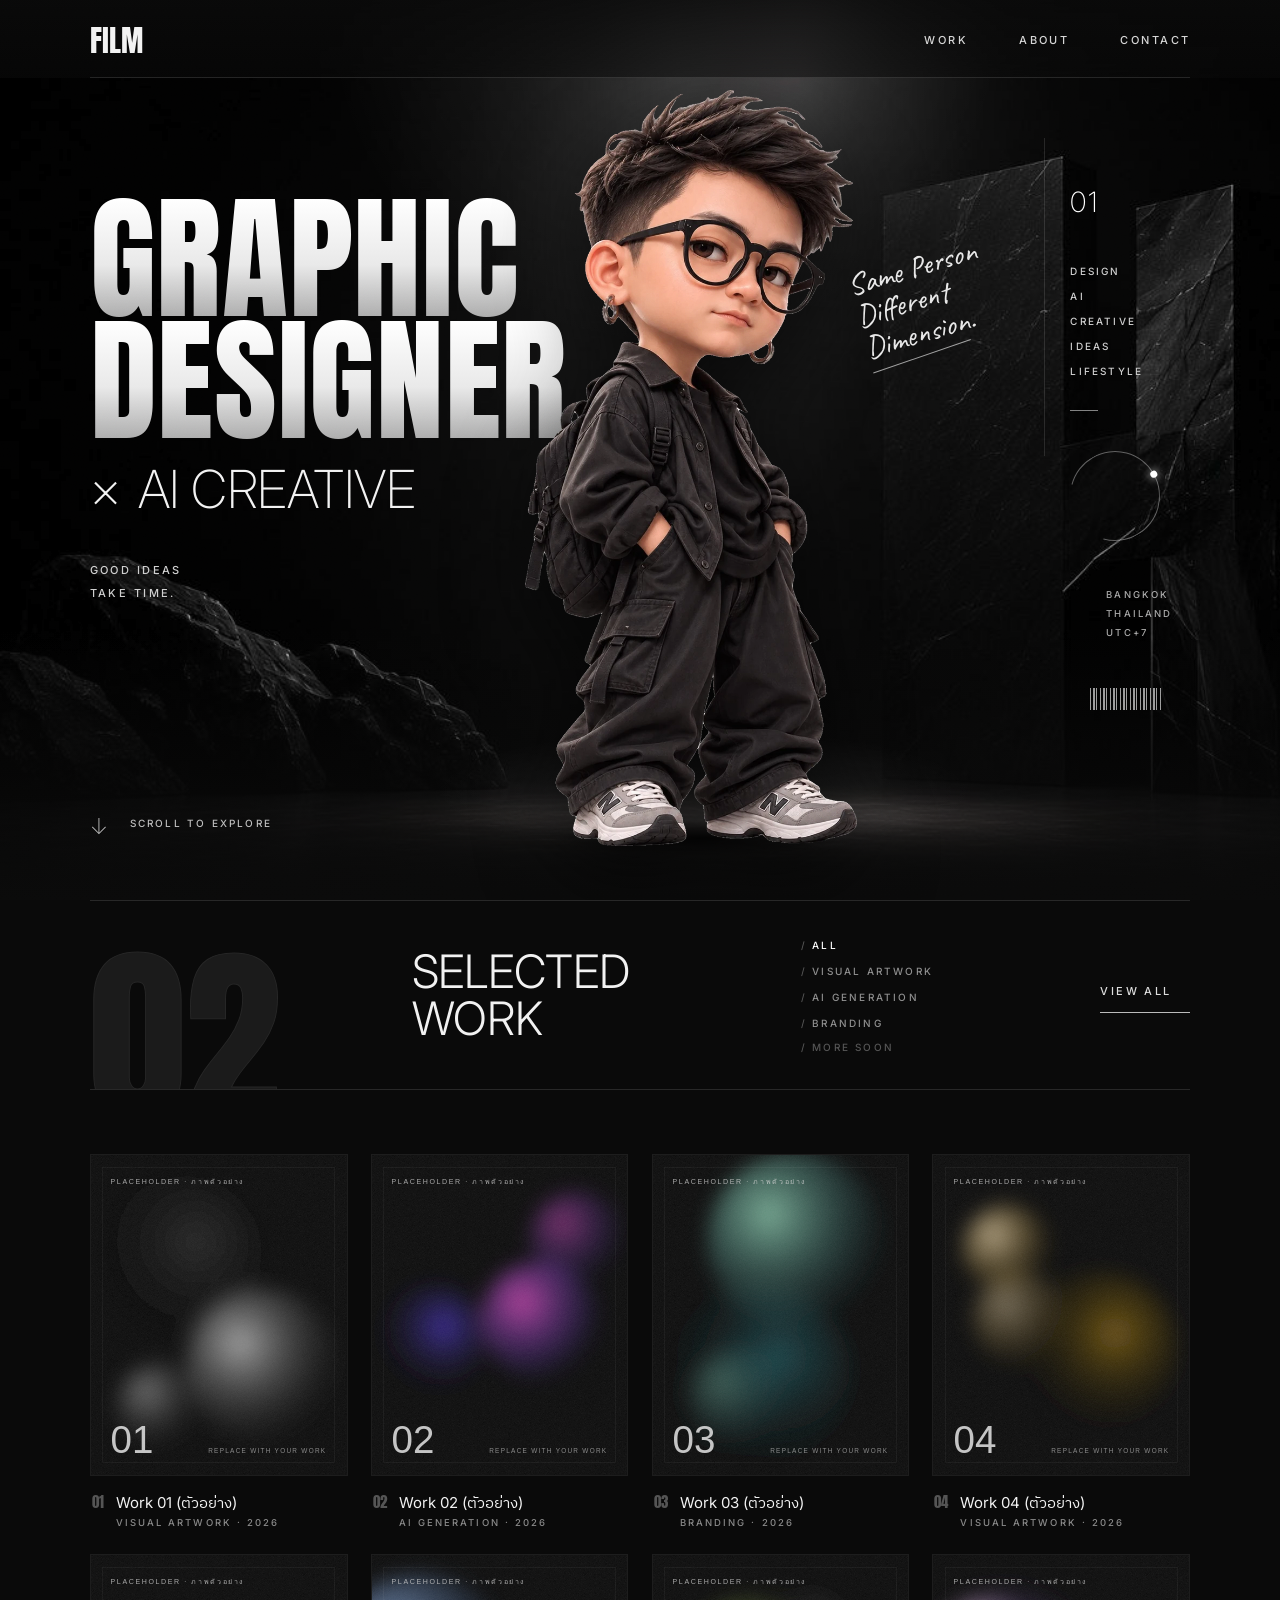
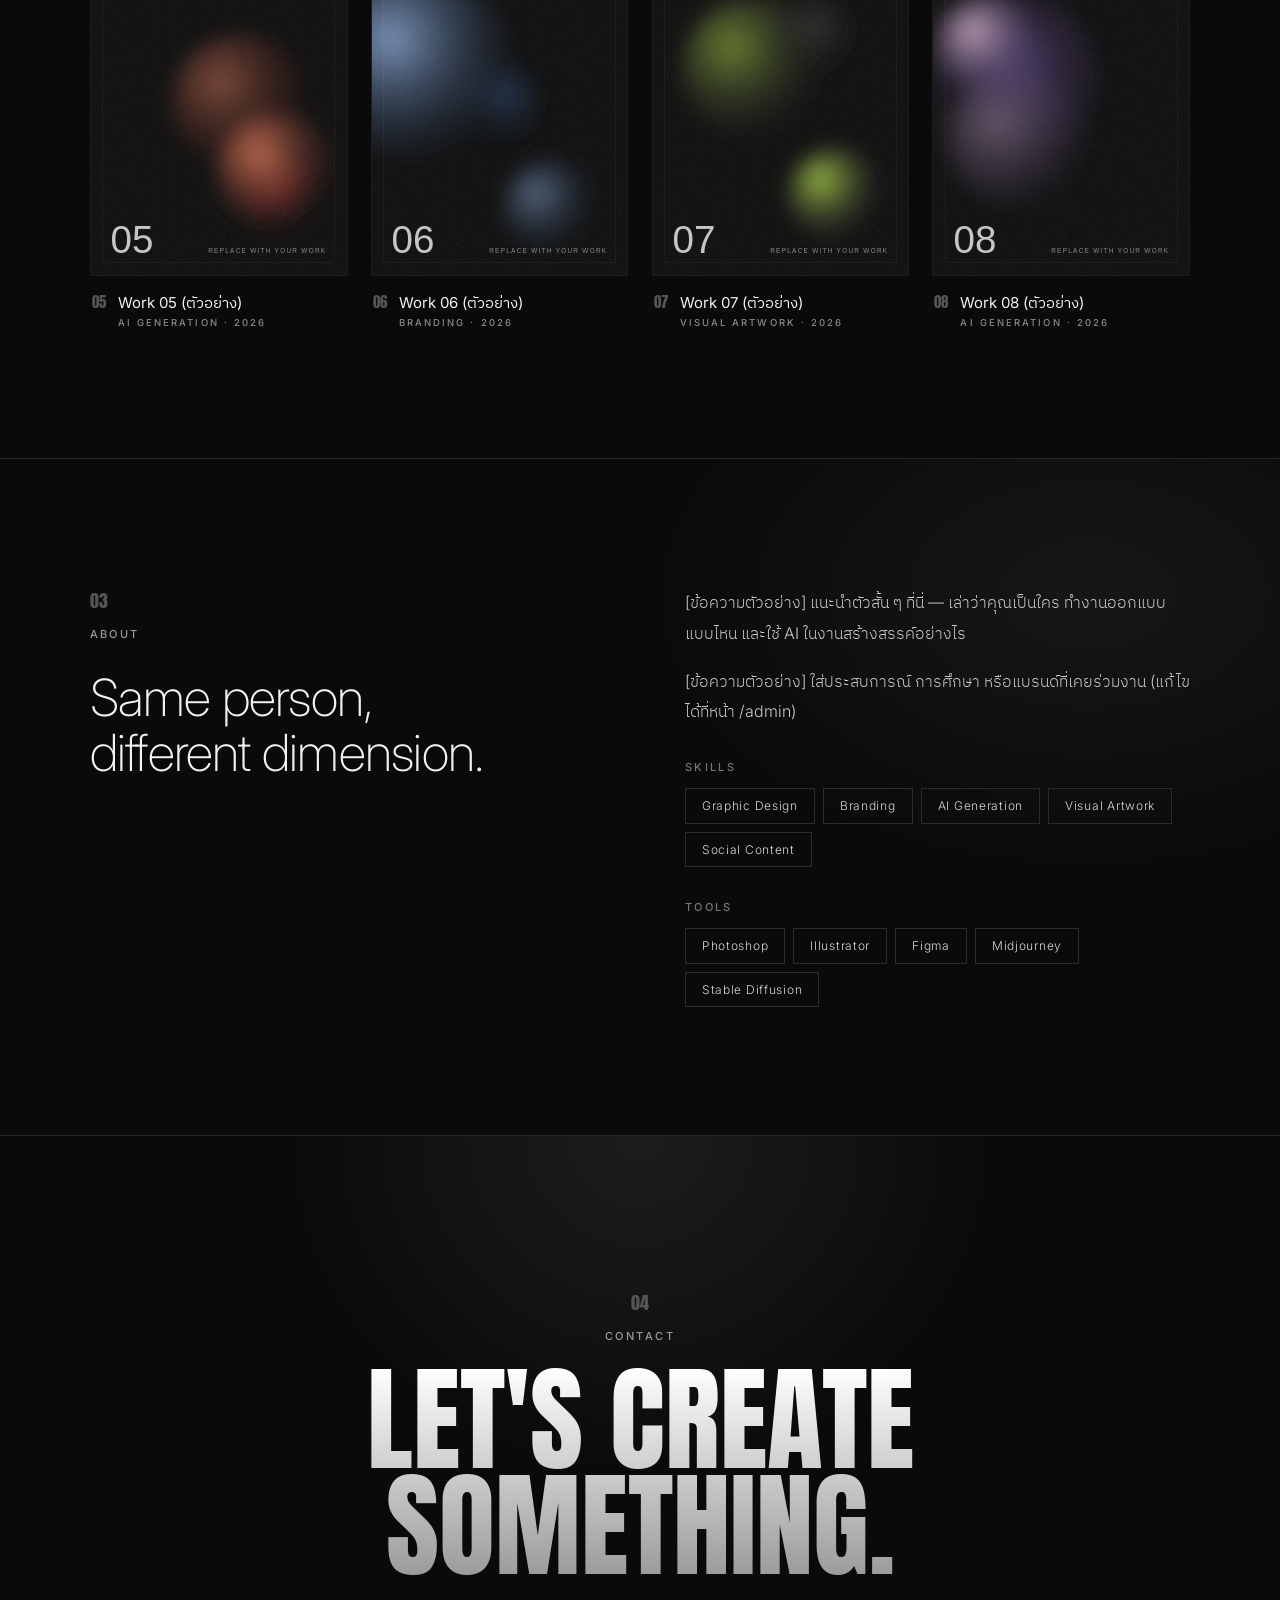
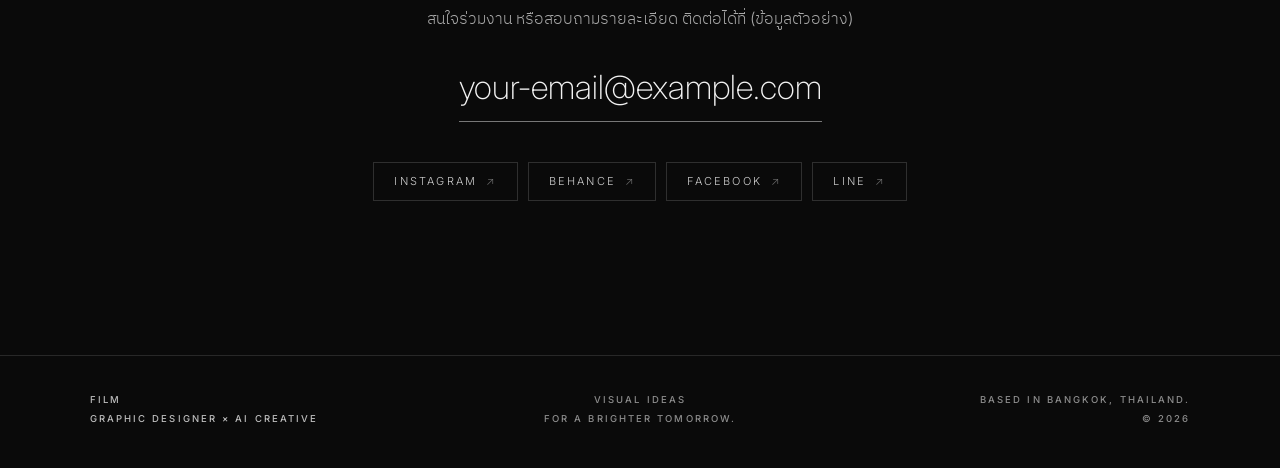
==== index.html @ 3c098151 "Initial portfolio site (GitHub Pages + Pages CMS)" ====
<!DOCTYPE html>
<html lang="th">
<head>
  <meta charset="UTF-8" />
  <meta name="viewport" content="width=device-width, initial-scale=1" />
  <title>FILM — Graphic Designer × AI Creative</title>
  <meta name="description" content="Portfolio of FILM — Graphic Designer × AI Creative. Based in Bangkok, Thailand." />
  <meta property="og:title" content="FILM — Graphic Designer × AI Creative" />
  <meta property="og:image" content="images/og.jpg" />
  <meta name="theme-color" content="#0a0a0a" />
  <link rel="icon" href="data:image/svg+xml,%3Csvg xmlns='http://www.w3.org/2000/svg' viewBox='0 0 32 32'%3E%3Crect width='32' height='32' fill='%230a0a0a'/%3E%3Ctext x='16' y='24' font-family='Impact,sans-serif' font-size='20' fill='white' text-anchor='middle'%3EF%3C/text%3E%3C/svg%3E" />
  <link rel="preconnect" href="https://fonts.googleapis.com" />
  <link rel="preconnect" href="https://fonts.gstatic.com" crossorigin />
  <link href="https://fonts.googleapis.com/css2?family=Anton&family=Inter:wght@200;300;400;500;600&family=Caveat:wght@500&family=IBM+Plex+Sans+Thai:wght@300;400;500&display=swap" rel="stylesheet" />
  <link rel="stylesheet" href="css/style.css" />
</head>
<body>
  <div class="grain" aria-hidden="true"></div>

  <header class="nav" id="top">
    <a href="#top" class="brand" data-bind="brand">FILM</a>
    <button class="menu-btn" aria-label="เมนู" aria-expanded="false"><span></span><span></span></button>
    <nav class="nav-links">
      <a href="#work">Work</a>
      <a href="#about">About</a>
      <a href="#contact">Contact</a>
    </nav>
  </header>

  <!-- HERO -->
  <section class="hero">
    <div class="hero-bg" aria-hidden="true"></div>
    <div class="hero-inner">
      <div class="hero-copy">
        <h1 class="hero-title">
          <span class="t1" data-bind="hero.title_line1">GRAPHIC</span>
          <span class="t2" data-bind="hero.title_line2">DESIGNER</span>
        </h1>
        <p class="hero-sub"><span class="x">×</span> <span data-bind="hero.subtitle">AI CREATIVE</span></p>
        <p class="hero-tag" data-bind="hero.tagline">GOOD IDEAS<br>TAKE TIME.</p>
      </div>

      <figure class="hero-character">
        <img src="images/character.webp" alt="FILM character" data-bind-src="hero.character" fetchpriority="high" />
        <figcaption class="script" data-bind="hero.script">Same Person<br>Different<br>Dimension.</figcaption>
      </figure>

      <aside class="hero-side">
        <span class="side-num" data-bind="hero.number">01</span>
        <ul class="side-list" data-bind-list="hero.keywords">
          <li>DESIGN</li><li>AI</li><li>CREATIVE</li><li>IDEAS</li><li>LIFESTYLE</li>
        </ul>
        <span class="side-rule"></span>
        <div class="orbit" aria-hidden="true"><span></span></div>
        <p class="side-loc" data-bind-lines="hero.location"><span>BANGKOK</span><span>THAILAND</span><span>UTC+7</span></p>
        <div class="barcode" aria-hidden="true"></div>
      </aside>

      <a href="#work" class="scroll-ind"><span class="arrow">↓</span><span>SCROLL TO EXPLORE</span></a>
    </div>
  </section>

  <!-- 02 SELECTED WORK -->
  <section class="work" id="work">
    <div class="work-head">
      <span class="big-num" aria-hidden="true">02</span>
      <h2 class="work-title">SELECTED<br>WORK</h2>
      <ul class="work-cats" id="cats" role="tablist" aria-label="หมวดหมู่ผลงาน"></ul>
      <button class="view-all" id="viewAll">VIEW ALL</button>
    </div>
    <div class="grid" id="grid"><p class="grid-msg">กำลังโหลดผลงาน…</p></div>
  </section>

  <!-- 03 ABOUT -->
  <section class="about" id="about">
    <div class="about-inner">
      <div class="about-left">
        <span class="sec-num">03</span>
        <p class="sec-label" data-bind="about.heading">ABOUT</p>
        <h2 class="about-title" data-bind="about.title">Same person,<br>different dimension.</h2>
      </div>
      <div class="about-right">
        <div class="about-body" data-bind-paras="about.body"></div>
        <div class="chips-block">
          <p class="mini">SKILLS</p>
          <ul class="chips" data-bind-list="about.skills"></ul>
        </div>
        <div class="chips-block">
          <p class="mini">TOOLS</p>
          <ul class="chips" data-bind-list="about.tools"></ul>
        </div>
      </div>
    </div>
  </section>

  <!-- 04 CONTACT -->
  <section class="contact" id="contact">
    <span class="sec-num">04</span>
    <p class="sec-label">CONTACT</p>
    <h2 class="contact-title" data-bind="contact.heading">LET'S CREATE<br>SOMETHING.</h2>
    <p class="contact-text" data-bind="contact.text"></p>
    <a class="contact-mail" id="mail" href="mailto:your-email@example.com">your-email@example.com</a>
    <ul class="socials" id="socials"></ul>
  </section>

  <footer class="footer">
    <p data-bind="footer.left">FILM<br>GRAPHIC DESIGNER × AI CREATIVE</p>
    <p class="fc" data-bind="footer.center">VISUAL IDEAS<br>FOR A BRIGHTER TOMORROW.</p>
    <p class="fr" data-bind="footer.right">BASED IN BANGKOK, THAILAND.<br>© 2026</p>
  </footer>

  <!-- LIGHTBOX -->
  <div class="lightbox" id="lightbox" role="dialog" aria-modal="true" aria-labelledby="lb-title" hidden>
    <div class="lb-backdrop" data-close></div>
    <div class="lb-panel">
      <button class="lb-close" data-close aria-label="ปิด">✕</button>
      <div class="lb-media"><img id="lb-img" alt="" /></div>
      <div class="lb-info">
        <p class="lb-meta" id="lb-meta"></p>
        <h3 id="lb-title"></h3>
        <p id="lb-desc"></p>
        <div class="lb-nav">
          <button id="lb-prev">← PREV</button>
          <span id="lb-count"></span>
          <button id="lb-next">NEXT →</button>
        </div>
      </div>
    </div>
  </div>

  <script src="js/main.js"></script>
</body>
</html>
---- css/style.css ----
:root {
  --bg: #0a0a0a;
  --bg2: #111;
  --ink: #f2f2f2;
  --muted: #8a8a8a;
  --dim: #5c5c5c;
  --line: rgba(255, 255, 255, .12);
  --display: "Anton", "IBM Plex Sans Thai", Impact, sans-serif;
  --sans: "Inter", "IBM Plex Sans Thai", system-ui, sans-serif;
  --script: "Caveat", "IBM Plex Sans Thai", cursive;
  --pad: clamp(20px, 7vw, 104px);
  --max: 1440px;
}
* { box-sizing: border-box; margin: 0; padding: 0; }
html { scroll-behavior: smooth; }
body { background: var(--bg); color: var(--ink); font-family: var(--sans); font-weight: 300; line-height: 1.6; -webkit-font-smoothing: antialiased; overflow-x: hidden; }
a { color: inherit; text-decoration: none; }
button { font: inherit; color: inherit; background: none; border: 0; cursor: pointer; }
ul { list-style: none; }
img { display: block; max-width: 100%; }
::selection { background: #fff; color: #000; }
.grain { position: fixed; inset: 0; pointer-events: none; z-index: 50; opacity: .06; mix-blend-mode: overlay;
  background-image: url("data:image/svg+xml,%3Csvg xmlns='http://www.w3.org/2000/svg' width='160' height='160'%3E%3Cfilter id='n'%3E%3CfeTurbulence type='fractalNoise' baseFrequency='.85' numOctaves='3' stitchTiles='stitch'/%3E%3C/filter%3E%3Crect width='100%25' height='100%25' filter='url(%23n)'/%3E%3C/svg%3E"); }
.mini, .sec-label, .nav-links a, .hero-tag, .side-list, .side-loc, .scroll-ind, .work-cats, .view-all, .footer, .card-cat, .lb-meta, .lb-nav { font-family: var(--sans); font-size: 11px; font-weight: 500; letter-spacing: .22em; text-transform: uppercase; }

/* ---------- NAV ---------- */
.nav { position: fixed; top: 0; left: 0; right: 0; z-index: 40; display: flex; align-items: center; justify-content: space-between; padding: 26px var(--pad) 22px; background: linear-gradient(rgba(10,10,10,.85), rgba(10,10,10,.55)); backdrop-filter: blur(10px); -webkit-backdrop-filter: blur(10px); }
.nav::after { content: ""; position: absolute; left: var(--pad); right: var(--pad); bottom: 0; height: 1px; background: var(--line); }
.brand { font-family: var(--display); font-size: 30px; letter-spacing: .01em; line-height: 1; }
.nav-links { display: flex; gap: clamp(28px, 4vw, 64px); }
.nav-links a { position: relative; color: #d6d6d6; padding: 4px 0; transition: color .3s; }
.nav-links a::after { content: ""; position: absolute; left: 0; right: 0; bottom: -2px; height: 1px; background: #fff; transform: scaleX(0); transform-origin: right; transition: transform .35s ease; }
.nav-links a:hover { color: #fff; }
.nav-links a:hover::after { transform: scaleX(1); transform-origin: left; }
.menu-btn { display: none; width: 34px; height: 34px; position: relative; }
.menu-btn span { position: absolute; left: 6px; right: 6px; height: 1.5px; background: #fff; transition: transform .3s, top .3s; }
.menu-btn span:first-child { top: 13px; } .menu-btn span:last-child { top: 20px; }
.nav.open .menu-btn span:first-child { top: 16px; transform: rotate(45deg); }
.nav.open .menu-btn span:last-child { top: 16px; transform: rotate(-45deg); }

/* ---------- HERO ---------- */
.hero { position: relative; overflow: hidden; background: var(--bg); }
.hero-bg { position: absolute; inset: 0; background:
  radial-gradient(ellipse 38% 55% at 52% 0%, rgba(255,255,255,.10), transparent 70%),
  radial-gradient(ellipse 30% 10% at 55% 88%, rgba(255,255,255,.08), transparent 70%),
  linear-gradient(to bottom, rgba(10,10,10,0) 70%, var(--bg) 100%),
  url("../images/hero-bg.jpg") center 60% / cover no-repeat; }
.hero-inner { position: relative; max-width: var(--max); margin: 0 auto; height: clamp(720px, 100svh, 940px); }
.hero-copy { position: absolute; left: var(--pad); top: 22%; z-index: 1; }
.hero-title { font-family: var(--display); font-weight: 400; font-size: clamp(72px, 10.6vw, 160px); line-height: .9; letter-spacing: .005em; text-transform: uppercase; }
.hero-title span { display: block; background: linear-gradient(180deg, #ffffff 0%, #e9e9e9 55%, #a9a9a9 100%); -webkit-background-clip: text; background-clip: text; color: transparent; animation: rise 1s cubic-bezier(.2,.7,.2,1) both; }
.hero-title .t2 { animation-delay: .12s; }
.hero-sub { margin-top: clamp(14px, 1.6vw, 24px); font-weight: 200; font-size: clamp(32px, 4.1vw, 62px); line-height: 1; letter-spacing: -.01em; animation: rise 1s .24s cubic-bezier(.2,.7,.2,1) both; }
.hero-sub .x { font-weight: 200; margin-right: .12em; }
.hero-tag { margin-top: clamp(28px, 3.4vw, 50px); line-height: 2.1; color: #d0d0d0; animation: fade 1s .5s both; }
@keyframes rise { from { opacity: 0; transform: translateY(30px); } to { opacity: 1; transform: none; } }
@keyframes fade { from { opacity: 0; } to { opacity: 1; } }

.hero-character { position: absolute; z-index: 2; left: 41%; bottom: 6%; height: 84%; margin: 0; animation: fade 1.2s .3s both; }
.hero-character img { height: 100%; width: auto; filter: drop-shadow(0 30px 40px rgba(0,0,0,.65)); }
.hero-character::after { content: ""; position: absolute; left: 10%; right: 5%; bottom: -1.5%; height: 5%; background: radial-gradient(ellipse at center, rgba(0,0,0,.85), transparent 70%); z-index: -1; }
.script { position: absolute; left: 100%; top: 24%; margin-left: -4%; width: max-content; font-family: var(--script); font-size: clamp(24px, 2.4vw, 36px); line-height: 1.05; color: #e8e8e8; transform: rotate(-16deg); transform-origin: left top; }
.script::after { content: ""; display: block; width: 78%; height: 1px; margin-top: 6px; background: rgba(255,255,255,.6); transform: rotate(-3deg); }

.hero-side { position: absolute; z-index: 3; right: var(--pad); top: 20%; width: 120px; color: #cfcfcf; display: flex; flex-direction: column; }
.side-num { font-family: var(--sans); font-weight: 200; font-size: 28px; letter-spacing: .04em; color: #fff; }
.hero-side::before { content: ""; position: absolute; left: -26px; top: -8%; width: 1px; height: 60%; background: var(--line); }
.side-list { margin-top: 34px; line-height: 2.5; font-size: 10px; }
.side-rule { width: 28px; height: 1px; background: rgba(255,255,255,.5); margin: 26px 0 40px; }
.orbit { position: relative; width: 90px; height: 90px; border-radius: 50%; border: 1px solid rgba(255,255,255,.35); border-left-color: transparent; transform: rotate(-30deg); animation: orbit 14s linear infinite; }
.orbit span { position: absolute; right: -4px; top: 50%; width: 7px; height: 7px; margin-top: -3.5px; border-radius: 50%; background: #fff; box-shadow: 0 0 10px #fff; }
@keyframes orbit { to { transform: rotate(330deg); } }
.side-loc span { display: block; }
.side-loc { margin-top: 44px; font-size: 9.5px; line-height: 2; color: #a8a8a8; padding-left: 36px; }
.barcode { margin-top: 46px; margin-left: 20px; width: 72px; height: 22px; background: repeating-linear-gradient(90deg, #cfcfcf 0 1px, transparent 1px 3px, #cfcfcf 3px 5px, transparent 5px 6px, #cfcfcf 6px 7px, transparent 7px 10px); opacity: .75; }

.scroll-ind { position: absolute; z-index: 3; left: var(--pad); bottom: 7%; display: flex; align-items: flex-start; gap: 22px; color: #bdbdbd; font-size: 10px; transition: color .3s; }
.scroll-ind .arrow { font-size: 22px; line-height: 1; font-weight: 200; letter-spacing: 0; animation: bob 2.4s ease-in-out infinite; }
.scroll-ind:hover { color: #fff; }
@keyframes bob { 50% { transform: translateY(8px); } }

/* ---------- WORK ---------- */
.work { max-width: var(--max); margin: 0 auto; padding: 0 var(--pad) clamp(80px, 10vw, 140px); }
.work-head { position: relative; display: grid; grid-template-columns: minmax(180px, 1.3fr) 1.6fr 1.2fr auto; align-items: center; gap: 30px; min-height: 190px; border-top: 1px solid var(--line); border-bottom: 1px solid var(--line); overflow: hidden; margin-bottom: clamp(40px, 5vw, 64px); }
.big-num { font-family: var(--display); font-size: clamp(130px, 15vw, 230px); line-height: .78; color: #1b1b1b; -webkit-text-stroke: 1px #262626; align-self: end; margin-bottom: -.12em; user-select: none; }
.work-title { font-weight: 300; font-size: clamp(34px, 3.6vw, 54px); line-height: 1.02; letter-spacing: -.005em; }
.work-cats { display: flex; flex-direction: column; gap: 6px; font-size: 10px; }
.work-cats button, .work-cats .soon { color: #8f8f8f; transition: color .25s, padding .25s; text-align: left; padding: 2px 0; letter-spacing: inherit; font-size: inherit; font-weight: inherit; }
.work-cats button::before, .work-cats .soon::before { content: "/ "; color: #555; }
.work-cats button:hover { color: #fff; padding-left: 6px; }
.work-cats button.active { color: #fff; }
.work-cats .soon { color: #555; cursor: default; }
.view-all { position: relative; padding: 6px 0 12px; color: #ddd; min-width: 90px; text-align: left; }
.view-all::after { content: ""; position: absolute; left: 0; bottom: 0; width: 100%; height: 1px; background: #bbb; transition: width .35s; }
.view-all:hover::after { width: 140%; }

.grid { display: grid; grid-template-columns: repeat(4, 1fr); gap: clamp(14px, 1.8vw, 26px); }
.grid-msg { grid-column: 1 / -1; color: var(--muted); padding: 40px 0; }
.card { text-align: left; display: flex; flex-direction: column; justify-content: flex-start; align-self: start; width: 100%; }
.card-media { aspect-ratio: 4 / 5; overflow: hidden; background: #151515; border: 1px solid #1d1d1d; }
.card-media img { width: 100%; height: 100%; object-fit: cover; filter: brightness(.85) saturate(.9); transition: transform .8s cubic-bezier(.2,.7,.2,1), filter .5s; }
.card:hover .card-media img, .card:focus-visible .card-media img { transform: scale(1.05); filter: none; }
.card-info { display: grid; grid-template-columns: auto 1fr; column-gap: 12px; padding: 14px 2px 0; align-items: baseline; }
.card-no { font-family: var(--display); color: #555; font-size: 15px; grid-row: span 2; }
.card-info h3 { font-weight: 400; font-size: 15px; line-height: 1.4; transition: color .25s; }
.card-cat { color: var(--muted); font-size: 9.5px; margin-top: 2px; }
.card:hover h3 { color: #fff; text-decoration: underline; text-underline-offset: 4px; text-decoration-thickness: 1px; }
.card:focus-visible { outline: 1px solid #fff; outline-offset: 6px; }

/* ---------- ABOUT ---------- */
.about { border-top: 1px solid var(--line); background: radial-gradient(ellipse 50% 60% at 85% 20%, rgba(255,255,255,.05), transparent 70%); }
.about-inner { max-width: var(--max); margin: 0 auto; padding: clamp(80px, 10vw, 140px) var(--pad); display: grid; grid-template-columns: 1fr 1fr; gap: clamp(40px, 7vw, 120px); }
.sec-num { font-family: var(--display); font-size: 18px; color: #555; display: block; }
.sec-label { color: #9a9a9a; margin: 10px 0 26px; }
.about-title { font-weight: 200; font-size: clamp(34px, 4vw, 60px); line-height: 1.08; letter-spacing: -.015em; }
.about-body p { color: #c9c9c9; font-size: 16px; line-height: 1.9; margin-bottom: 18px; max-width: 58ch; }
.chips-block { margin-top: 32px; }
.mini { color: #777; margin-bottom: 12px; }
.chips { display: flex; flex-wrap: wrap; gap: 8px; }
.chips li { border: 1px solid #2c2c2c; padding: 7px 16px; font-size: 12px; letter-spacing: .06em; color: #d8d8d8; transition: border-color .25s, background .25s; }
.chips li:hover { border-color: #777; background: #151515; }

/* ---------- CONTACT ---------- */
.contact { position: relative; text-align: center; padding: clamp(90px, 12vw, 170px) var(--pad); border-top: 1px solid var(--line); overflow: hidden;
  background: radial-gradient(ellipse 40% 60% at 50% 0%, rgba(255,255,255,.08), transparent 70%); }
.contact .sec-label { margin-bottom: 20px; }
.contact-title { font-family: var(--display); font-weight: 400; font-size: clamp(56px, 9vw, 140px); line-height: .92; background: linear-gradient(180deg, #fff, #9a9a9a); -webkit-background-clip: text; background-clip: text; color: transparent; }
.contact-text { color: #a9a9a9; margin: 28px auto 0; max-width: 46ch; }
.contact-mail { display: inline-block; margin-top: 30px; font-size: clamp(20px, 2.6vw, 34px); font-weight: 200; border-bottom: 1px solid #777; padding-bottom: 6px; transition: border-color .3s, letter-spacing .4s; word-break: break-all; }
.contact-mail:hover { border-color: #fff; letter-spacing: .02em; }
.socials { display: flex; justify-content: center; flex-wrap: wrap; gap: 10px; margin-top: 40px; }
.socials a { display: inline-block; border: 1px solid #2f2f2f; padding: 10px 20px; font-size: 11px; letter-spacing: .2em; text-transform: uppercase; color: #ccc; transition: all .3s; }
.socials a span { opacity: .5; margin-left: 4px; }
.socials a:hover { background: #fff; color: #000; border-color: #fff; }

/* ---------- FOOTER ---------- */
.footer { max-width: var(--max); margin: 0 auto; display: grid; grid-template-columns: 1fr 1fr 1fr; gap: 20px; padding: 34px var(--pad) 40px; border-top: 1px solid var(--line); color: #8d8d8d; font-size: 9.5px; line-height: 2; }
.footer p:first-child { color: #bdbdbd; }
.footer .fc { text-align: center; } .footer .fr { text-align: right; }

/* ---------- REVEAL ---------- */
.reveal { opacity: 0; transform: translateY(26px); transition: opacity .9s ease, transform .9s ease; }
.reveal.in { opacity: 1; transform: none; }

/* ---------- LIGHTBOX ---------- */
.lightbox { position: fixed; inset: 0; z-index: 100; display: grid; place-items: center; padding: 24px; opacity: 0; transition: opacity .25s; }
.lightbox[hidden] { display: none; }
.lightbox.open { opacity: 1; }
.lb-backdrop { position: absolute; inset: 0; background: rgba(0,0,0,.88); backdrop-filter: blur(6px); }
.lb-panel { position: relative; width: min(1200px, 100%); max-height: calc(100svh - 48px); display: grid; grid-template-columns: 1.7fr 1fr; background: #0f0f0f; border: 1px solid #222; transform: translateY(16px); transition: transform .3s cubic-bezier(.2,.7,.2,1); }
.lightbox.open .lb-panel { transform: none; }
.lb-media { background: #070707; display: grid; place-items: center; min-height: 0; max-height: calc(100svh - 50px); }
.lb-media img { max-width: 100%; max-height: calc(100svh - 50px); object-fit: contain; }
.lb-info { padding: 48px 34px 28px; display: flex; flex-direction: column; overflow-y: auto; }
.lb-meta { color: #8a8a8a; }
.lb-info h3 { font-weight: 300; font-size: 28px; line-height: 1.25; margin: 12px 0 18px; }
.lb-info p:not(.lb-meta) { color: #bdbdbd; line-height: 1.85; }
.lb-nav { margin-top: auto; padding-top: 30px; display: flex; justify-content: space-between; align-items: center; color: #777; }
.lb-nav button { color: #ddd; padding: 6px 0; letter-spacing: inherit; font-size: inherit; font-weight: inherit; border-bottom: 1px solid transparent; transition: border-color .25s; }
.lb-nav button:hover { border-color: #fff; }
.lb-close { position: absolute; top: 12px; right: 12px; z-index: 2; width: 40px; height: 40px; color: #fff; font-size: 16px; background: rgba(0,0,0,.5); border: 1px solid #333; transition: transform .3s, background .3s; }
.lb-close:hover { transform: rotate(90deg); background: #222; }

/* ---------- RESPONSIVE ---------- */
@media (max-width: 1100px) {
  .grid { grid-template-columns: repeat(3, 1fr); }
  .work-head { grid-template-columns: 1fr 1.4fr 1fr; }
  .view-all { grid-column: 3; justify-self: start; margin-bottom: 20px; }
  .hero-character { left: 39%; }
}
@media (max-width: 860px) {
  .menu-btn { display: block; }
  .nav-links { position: absolute; top: 100%; left: 0; right: 0; flex-direction: column; gap: 0; background: rgba(10,10,10,.97); padding: 8px var(--pad) 20px; clip-path: inset(0 0 100% 0); transition: clip-path .35s ease; }
  .nav.open .nav-links { clip-path: inset(0 0 0 0); }
  .nav-links a { padding: 16px 0; border-bottom: 1px solid var(--line); font-size: 12px; }

  .hero-inner { height: auto; display: flex; flex-direction: column; padding: 112px var(--pad) 40px; }
  .hero-copy { position: relative; left: auto; top: auto; }
  .hero-title { font-size: clamp(64px, 19vw, 120px); }
  .hero-sub { font-size: clamp(30px, 9vw, 52px); }
  .hero-tag { margin-top: 22px; }
  .hero-character { position: relative; left: auto; bottom: auto; height: clamp(420px, 116vw, 620px); align-self: flex-end; margin: -64px -6px 0 0; }
  .script { top: 30%; left: auto; right: 100%; margin: 0 -14% 0 0; transform: rotate(-12deg); transform-origin: right top; text-align: right; font-size: 26px; }
  .script::after { margin-left: auto; }
  .hero-side { position: relative; right: auto; top: auto; width: 100%; flex-direction: row; flex-wrap: wrap; align-items: center; gap: 14px 22px; margin-top: 28px; padding-top: 22px; border-top: 1px solid var(--line); }
  .hero-side::before, .side-rule, .orbit { display: none; }
  .side-num { font-size: 22px; }
  .side-list { margin: 0; display: flex; flex-wrap: wrap; gap: 4px 14px; line-height: 1.6; flex: 1 1 200px; }
  .side-loc { margin: 0; padding: 0; line-height: 1.6; }
  .side-loc span { display: inline; margin-right: .9em; }
  .barcode { margin: 0 0 0 auto; }
  .scroll-ind { position: relative; left: auto; bottom: auto; margin-top: 30px; }

  .work-head { grid-template-columns: 1fr auto; grid-template-areas: "num num" "title view" "cats cats"; gap: 18px; padding: 0 0 26px; min-height: 0; }
  .big-num { grid-area: num; margin: 0; align-self: start; font-size: 120px; line-height: .8; padding-top: 18px; }
  .work-title { grid-area: title; }
  .view-all { grid-area: view; align-self: end; margin: 0; grid-column: auto; }
  .work-cats { grid-area: cats; flex-direction: row; flex-wrap: wrap; gap: 6px 18px; }
  .grid { grid-template-columns: repeat(2, 1fr); }
  .about-inner { grid-template-columns: 1fr; }
  .lb-panel { grid-template-columns: 1fr; overflow-y: auto; }
  .lb-media, .lb-media img { max-height: 60svh; }
  .lb-info { padding: 26px 22px; }
  .footer { grid-template-columns: 1fr; text-align: left; }
  .footer .fc, .footer .fr { text-align: left; }
}
@media (max-width: 420px) {
  .card-info h3 { font-size: 13px; }
  .card-no { font-size: 13px; }
}
@media (prefers-reduced-motion: reduce) {
  *, *::before, *::after { animation: none !important; transition: none !important; }
  .reveal { opacity: 1; transform: none; }
}
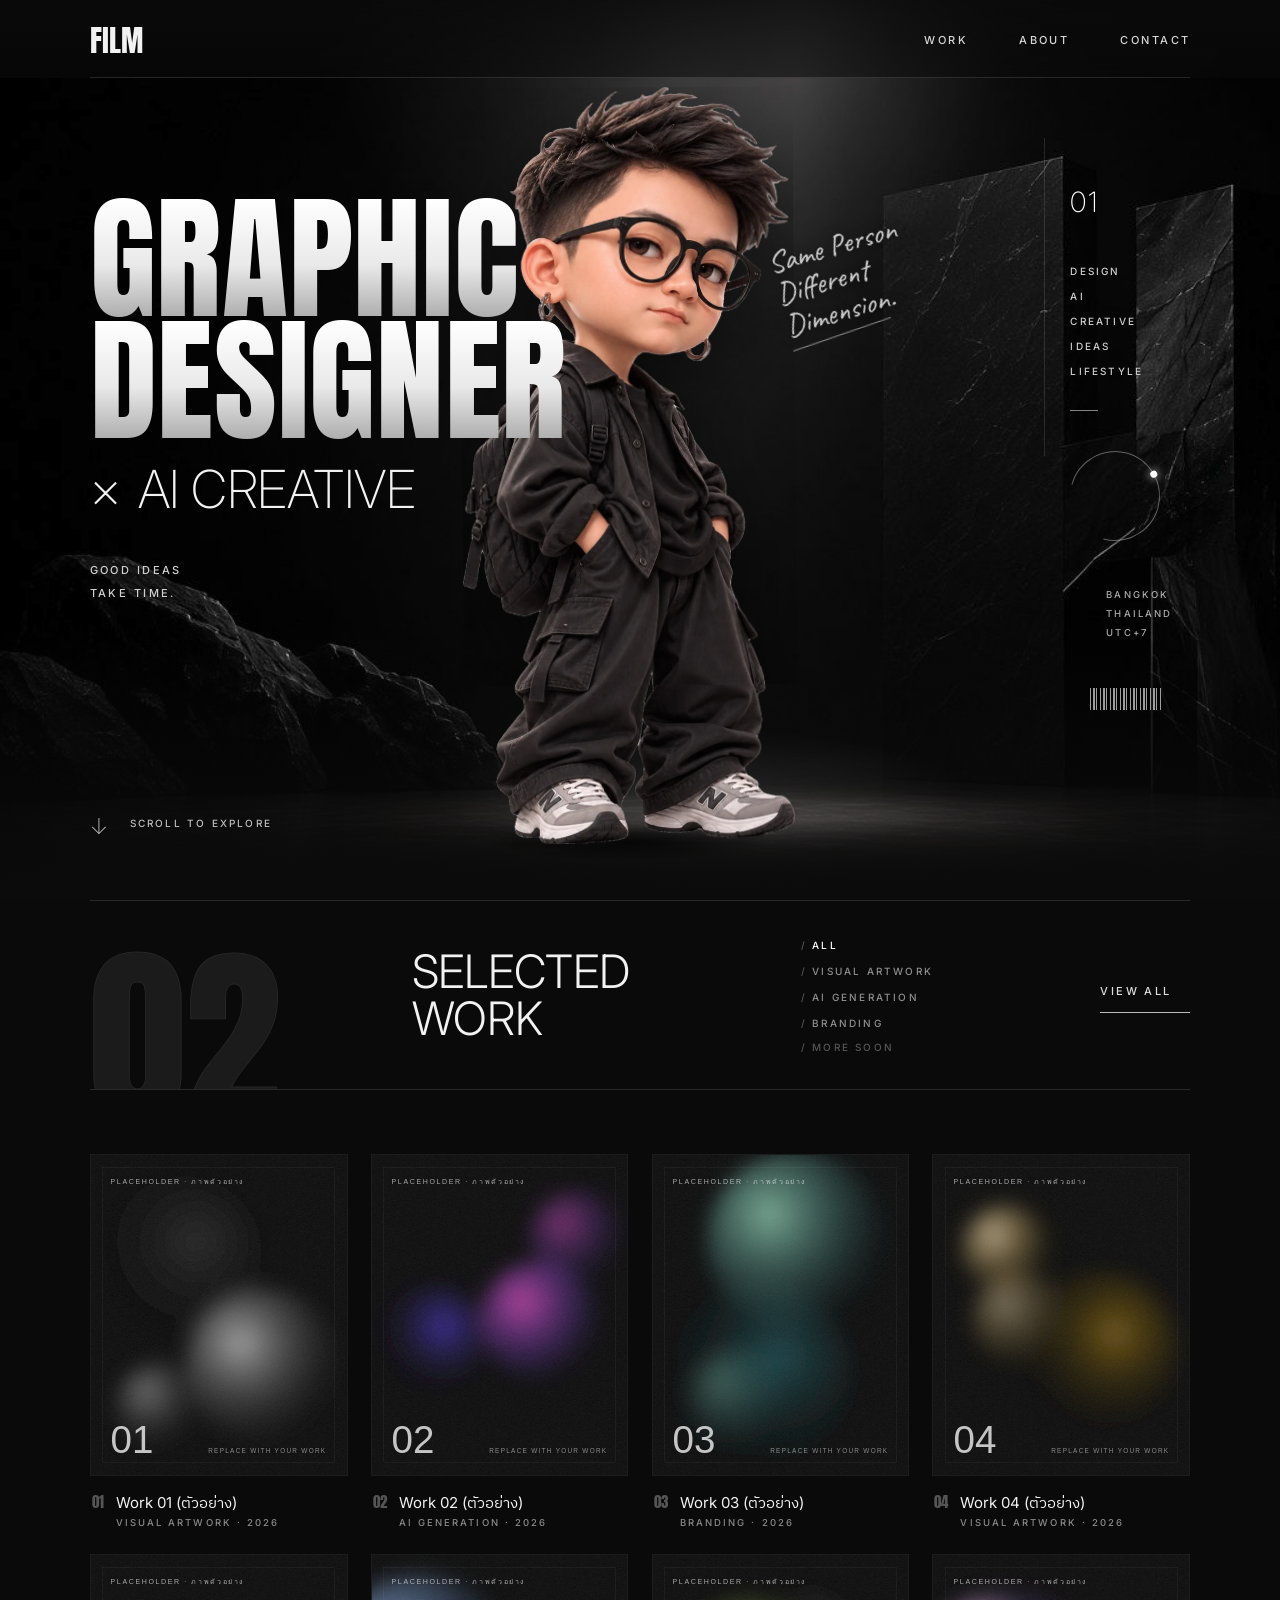
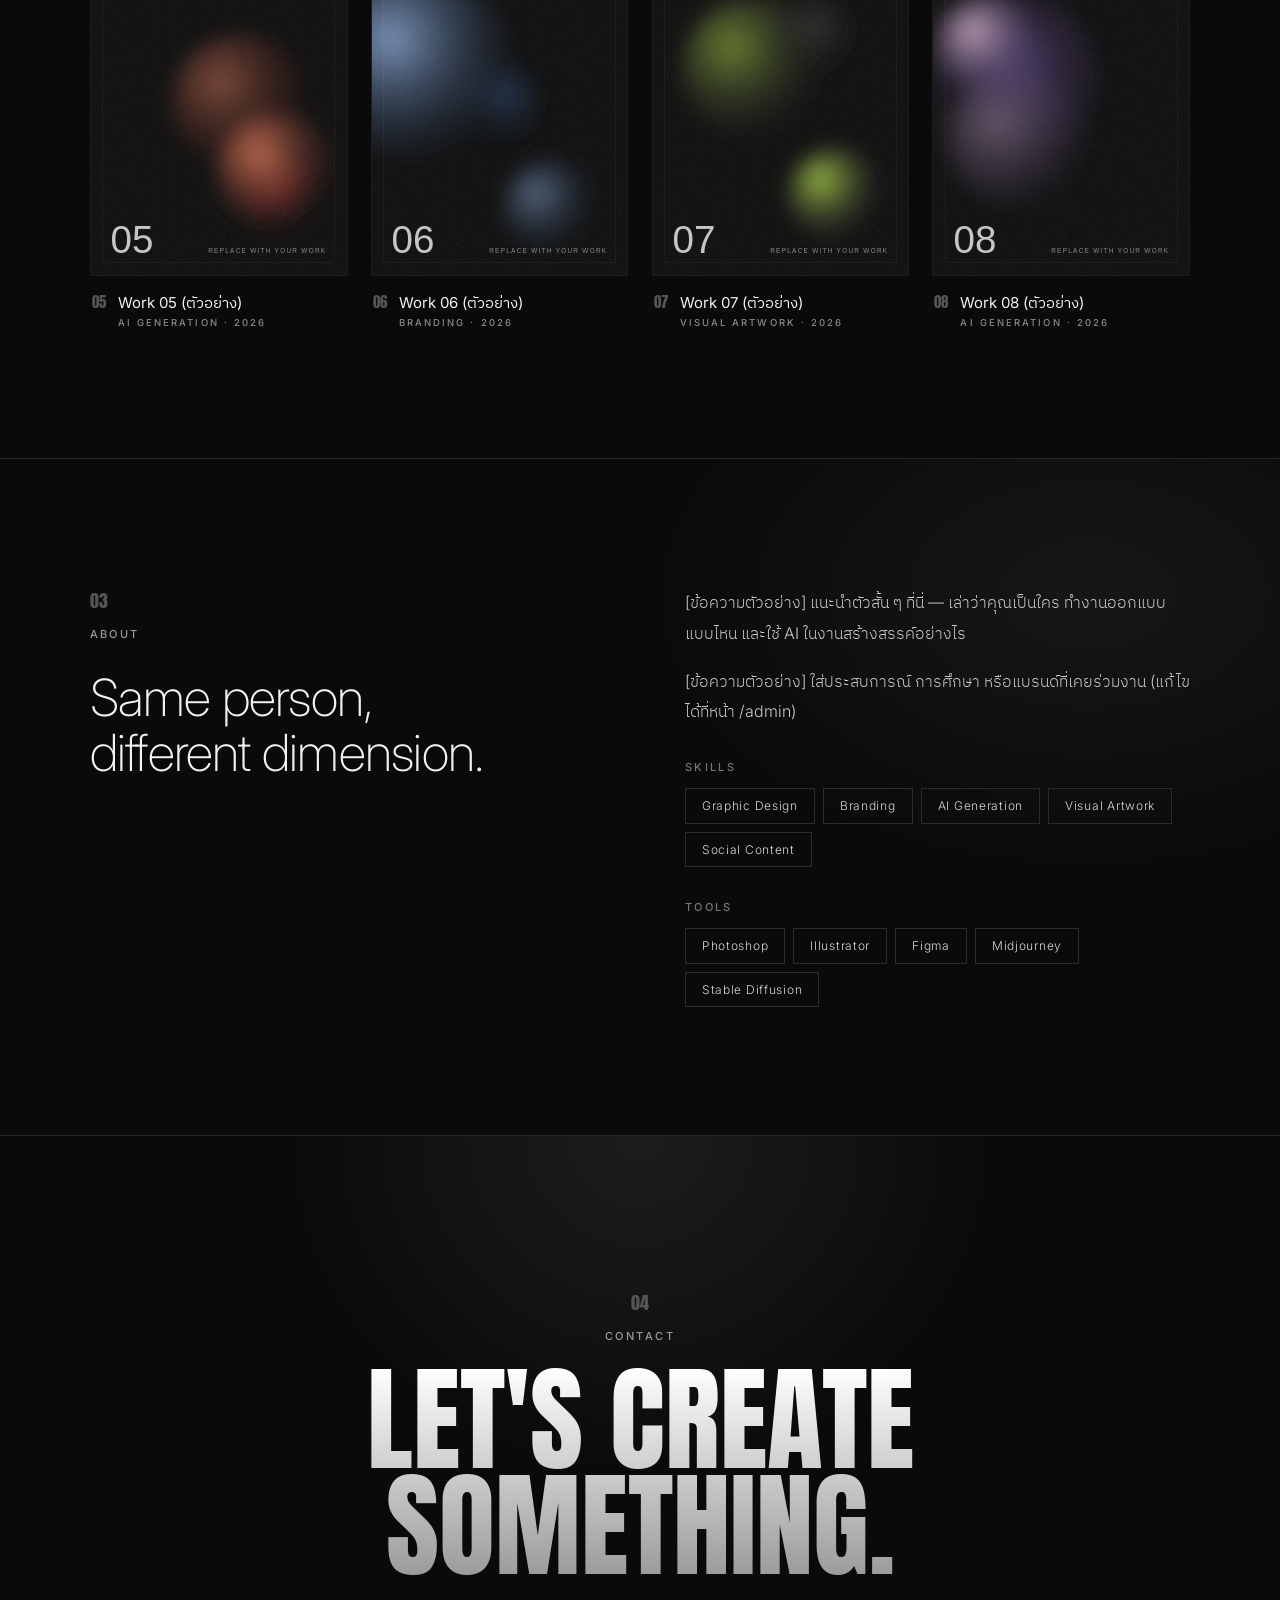
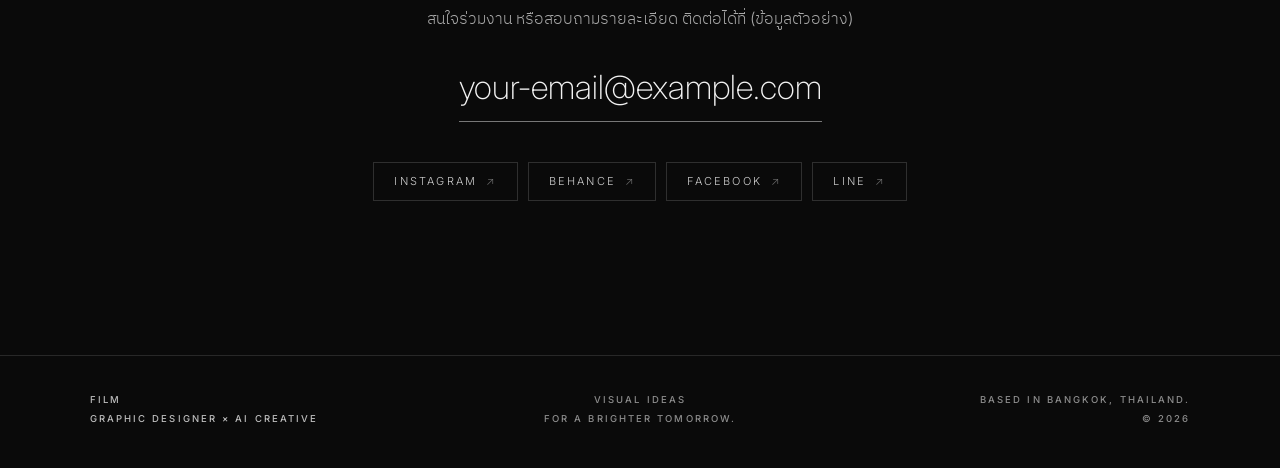
==== commit 7587c622: "Hero: walking character animation" ====
--- a/index.html
+++ b/index.html
@@ -40,9 +40,19 @@
         <p class="hero-tag" data-bind="hero.tagline">GOOD IDEAS<br>TAKE TIME.</p>
       </div>
 
-      <figure class="hero-character">
-        <img src="images/character.webp" alt="FILM character" data-bind-src="hero.character" fetchpriority="high" />
-        <figcaption class="script" data-bind="hero.script">Same Person<br>Different<br>Dimension.</figcaption>
+      <p class="script" data-bind="hero.script">Same Person<br>Different<br>Dimension.</p>
+
+      <figure class="hero-character" aria-label="FILM character">
+        <div class="walker" id="walker" title="FILM">
+          <span class="walker-shadow" aria-hidden="true"></span>
+          <div class="walker-flip">
+            <div class="walker-body">
+              <img class="w-leg w-leg-l" src="images/character.webp" alt="" aria-hidden="true" data-bind-src="hero.character" />
+              <img class="w-leg w-leg-r" src="images/character.webp" alt="" aria-hidden="true" data-bind-src="hero.character" />
+              <img class="w-upper" src="images/character.webp" alt="FILM character" data-bind-src="hero.character" fetchpriority="high" />
+            </div>
+          </div>
+        </div>
       </figure>
 
       <aside class="hero-side">
@@ -129,5 +139,6 @@
   </div>
 
   <script src="js/main.js"></script>
+  <script src="js/walk.js"></script>
 </body>
 </html>
--- a/css/style.css
+++ b/css/style.css
@@ -56,10 +56,17 @@
 @keyframes rise { from { opacity: 0; transform: translateY(30px); } to { opacity: 1; transform: none; } }
 @keyframes fade { from { opacity: 0; } to { opacity: 1; } }
 
-.hero-character { position: absolute; z-index: 2; left: 41%; bottom: 6%; height: 84%; margin: 0; animation: fade 1.2s .3s both; }
-.hero-character img { height: 100%; width: auto; filter: drop-shadow(0 30px 40px rgba(0,0,0,.65)); }
-.hero-character::after { content: ""; position: absolute; left: 10%; right: 5%; bottom: -1.5%; height: 5%; background: radial-gradient(ellipse at center, rgba(0,0,0,.85), transparent 70%); z-index: -1; }
-.script { position: absolute; left: 100%; top: 24%; margin-left: -4%; width: max-content; font-family: var(--script); font-size: clamp(24px, 2.4vw, 36px); line-height: 1.05; color: #e8e8e8; transform: rotate(-16deg); transform-origin: left top; }
+/* ---- walking character ---- */
+.walker .script { left: 90%; top: 21%; animation: none; opacity: 0; will-change: opacity; }
+.hero-character { position: absolute; z-index: 0; left: 14%; right: 20%; bottom: 6%; height: 84%; margin: 0; pointer-events: none; animation: fade 1.2s .3s both; }
+.walker { position: absolute; left: 0; bottom: 0; height: 100%; aspect-ratio: 615 / 1400; pointer-events: auto; will-change: transform; transform: translate3d(var(--x0, 0px), 0, 0); }
+.walker-flip, .walker-body { position: absolute; inset: 0; transform-origin: 50% 100%; will-change: transform; }
+.walker-body img { position: absolute; inset: 0; width: 100%; height: 100%; max-width: none; will-change: transform; }
+.w-upper { clip-path: inset(0 0 21% 0); filter: drop-shadow(0 30px 40px rgba(0,0,0,.6)); }
+.w-leg-l { clip-path: polygon(0 77%, 54.5% 77%, 54.5% 100%, 0 100%); transform-origin: 32% 77%; }
+.w-leg-r { clip-path: polygon(54.5% 77%, 100% 77%, 100% 100%, 54.5% 100%); transform-origin: 72% 77%; }
+.walker-shadow { position: absolute; left: 6%; right: 6%; bottom: -2%; height: 5%; border-radius: 50%; background: radial-gradient(ellipse at center, rgba(0,0,0,.9), rgba(0,0,0,.35) 45%, transparent 70%); transform-origin: 50% 50%; will-change: transform, opacity; }
+.script { position: absolute; z-index: 3; left: 60.5%; top: 29%; margin: 0; width: max-content; pointer-events: none; font-family: var(--script); font-size: clamp(24px, 2.4vw, 36px); line-height: 1.05; color: #e8e8e8; text-shadow: 0 2px 12px rgba(0,0,0,.8); transform: rotate(-16deg); transform-origin: left top; animation: fade 1.2s .6s both; }
 .script::after { content: ""; display: block; width: 78%; height: 1px; margin-top: 6px; background: rgba(255,255,255,.6); transform: rotate(-3deg); }
 
 .hero-side { position: absolute; z-index: 3; right: var(--pad); top: 20%; width: 120px; color: #cfcfcf; display: flex; flex-direction: column; }
@@ -166,7 +173,6 @@
   .grid { grid-template-columns: repeat(3, 1fr); }
   .work-head { grid-template-columns: 1fr 1.4fr 1fr; }
   .view-all { grid-column: 3; justify-self: start; margin-bottom: 20px; }
-  .hero-character { left: 39%; }
 }
 @media (max-width: 860px) {
   .menu-btn { display: block; }
@@ -179,8 +185,8 @@
   .hero-title { font-size: clamp(64px, 19vw, 120px); }
   .hero-sub { font-size: clamp(30px, 9vw, 52px); }
   .hero-tag { margin-top: 22px; }
-  .hero-character { position: relative; left: auto; bottom: auto; height: clamp(420px, 116vw, 620px); align-self: flex-end; margin: -64px -6px 0 0; }
-  .script { top: 30%; left: auto; right: 100%; margin: 0 -14% 0 0; transform: rotate(-12deg); transform-origin: right top; text-align: right; font-size: 26px; }
+  .hero-character { position: relative; left: auto; right: auto; bottom: auto; width: 100%; height: clamp(360px, 100vw, 520px); align-self: stretch; margin: 8px 0 0; }
+  .script { position: relative; left: auto; top: auto; align-self: flex-end; margin: -58px 0 0; transform: rotate(-9deg); transform-origin: right top; text-align: right; font-size: 25px; }
   .script::after { margin-left: auto; }
   .hero-side { position: relative; right: auto; top: auto; width: 100%; flex-direction: row; flex-wrap: wrap; align-items: center; gap: 14px 22px; margin-top: 28px; padding-top: 22px; border-top: 1px solid var(--line); }
   .hero-side::before, .side-rule, .orbit { display: none; }
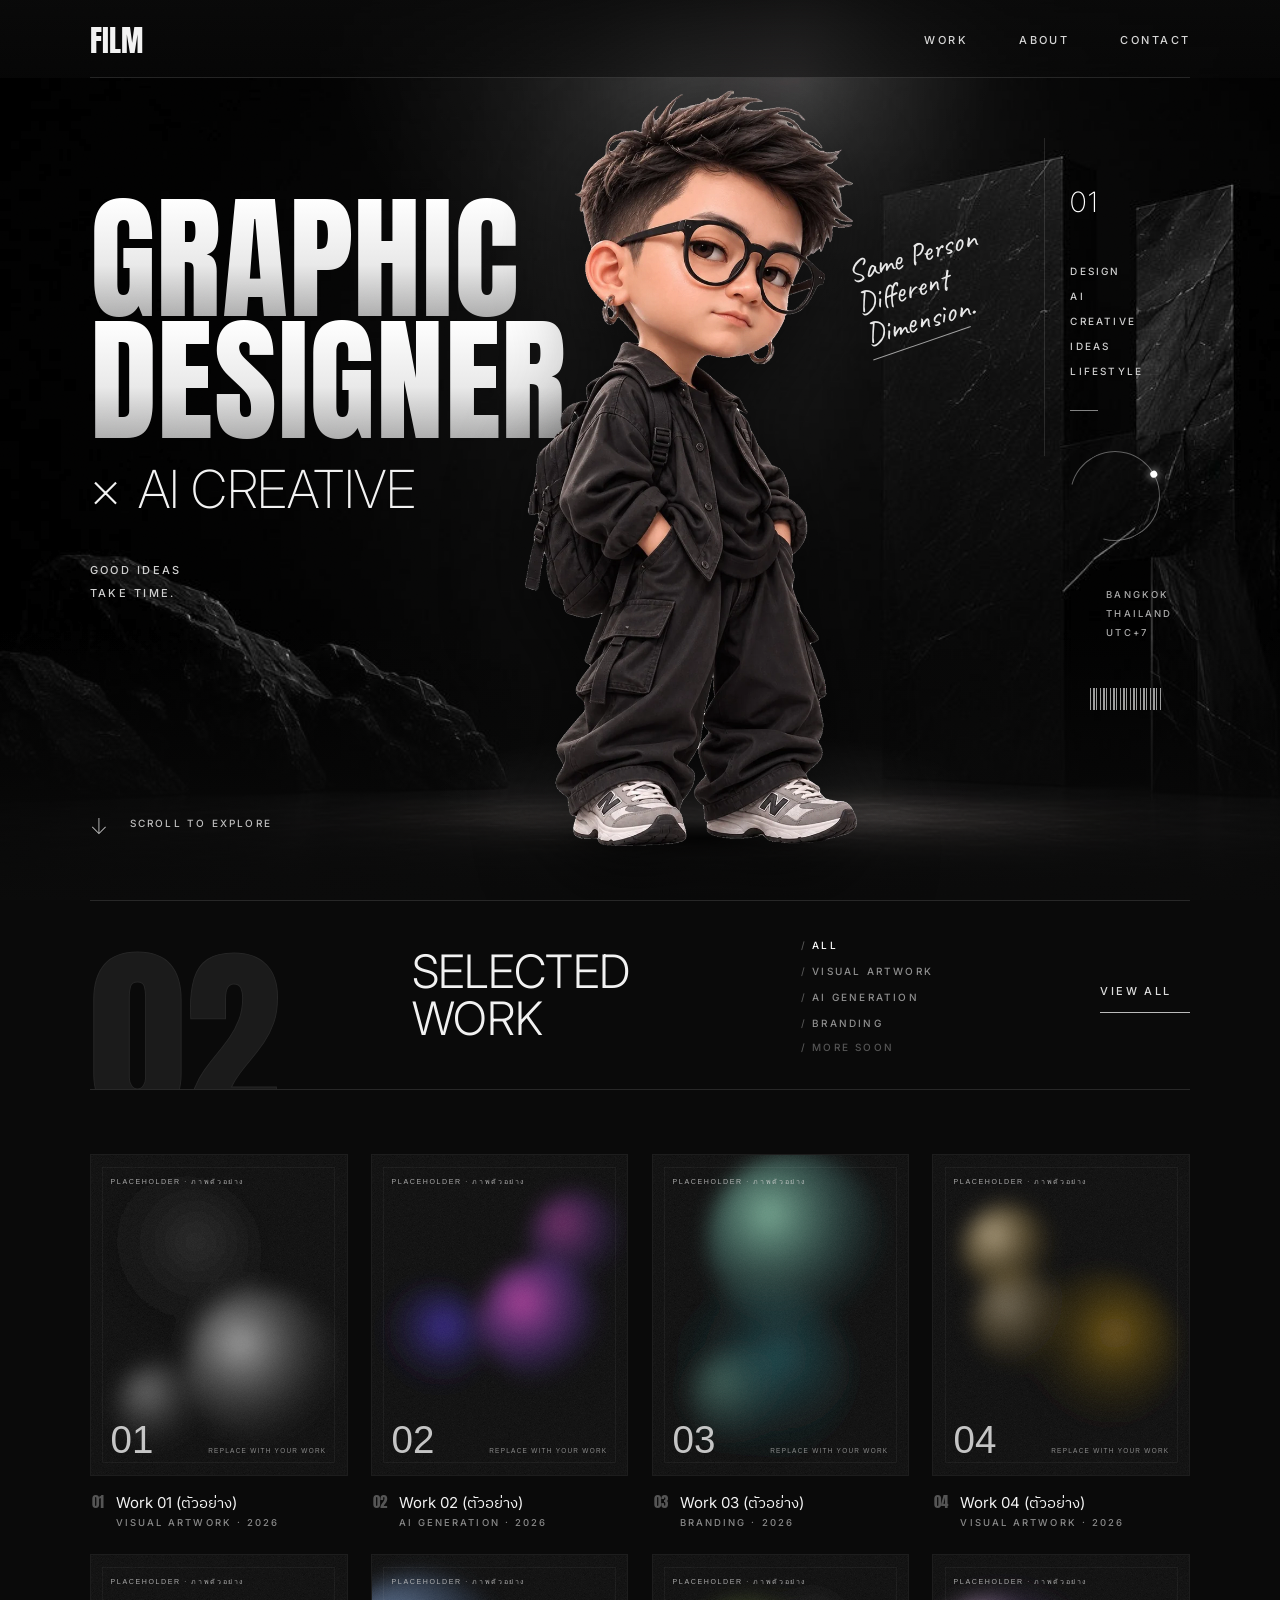
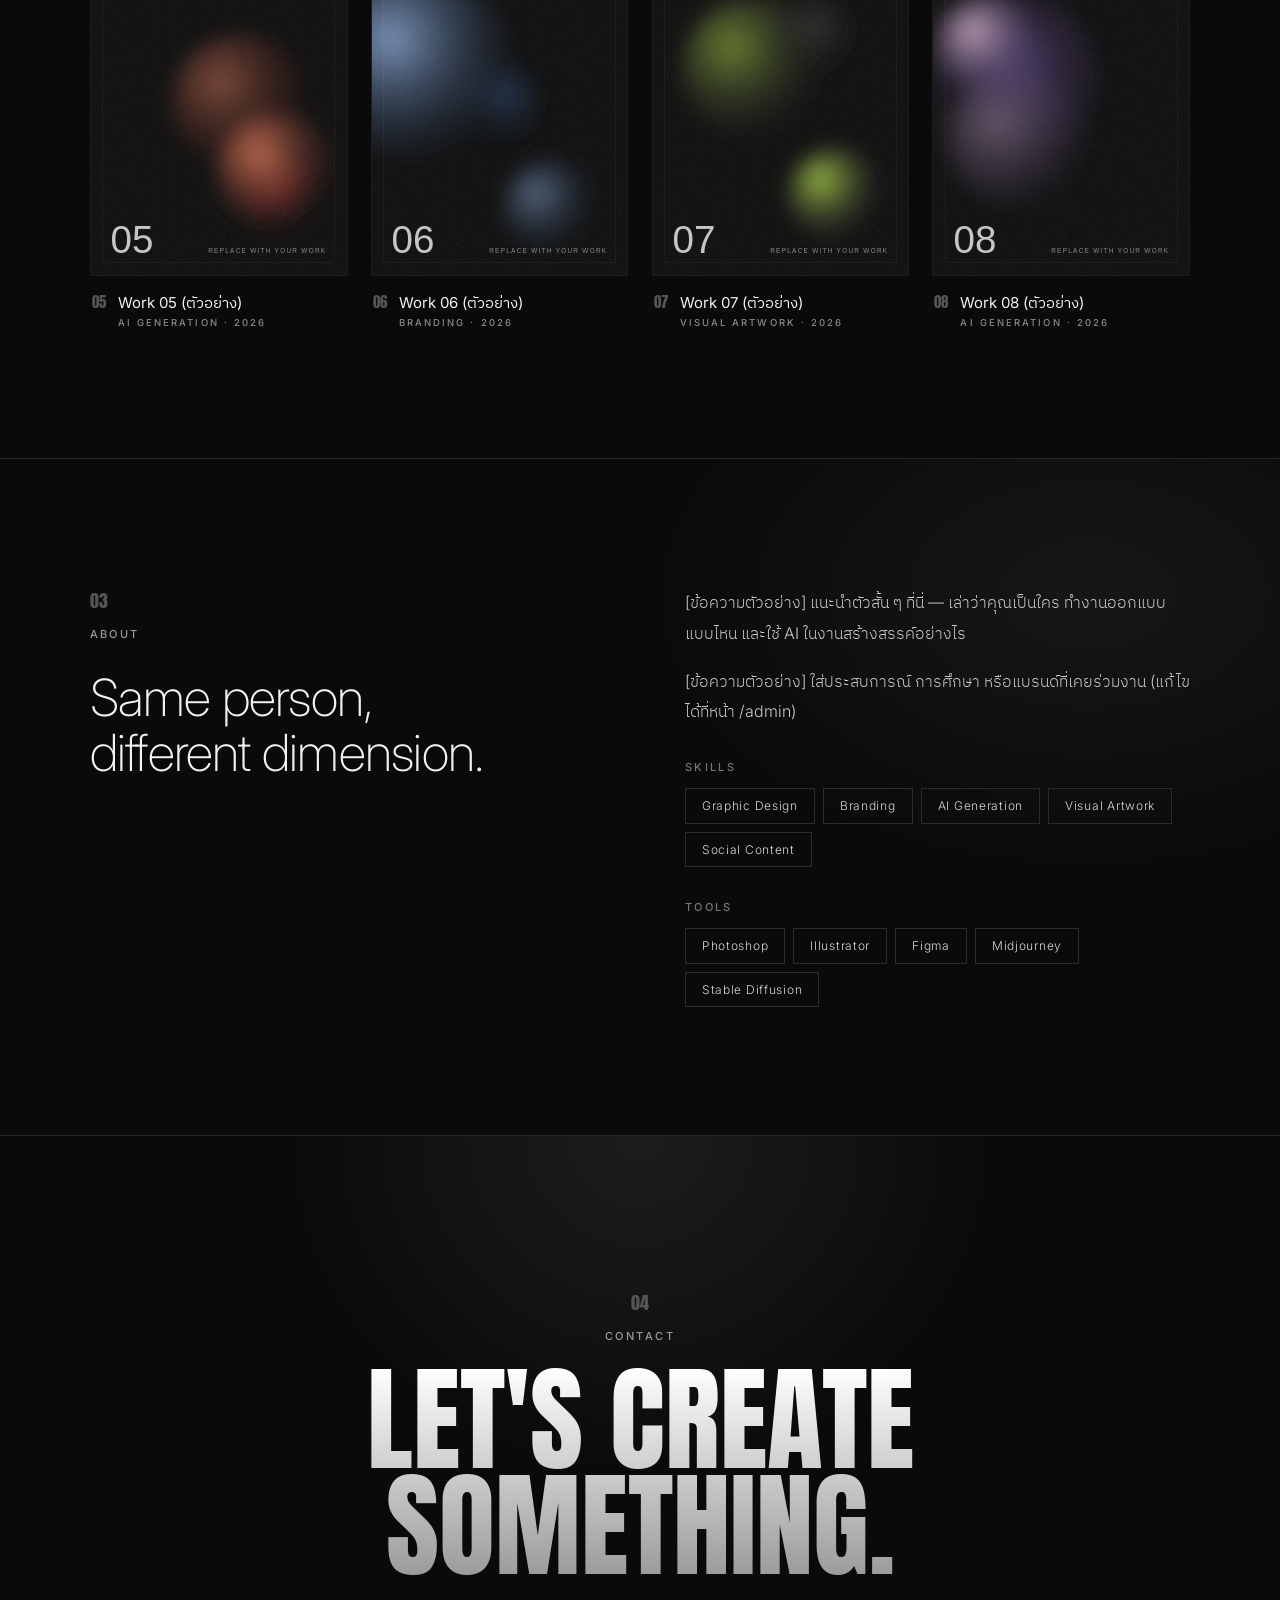
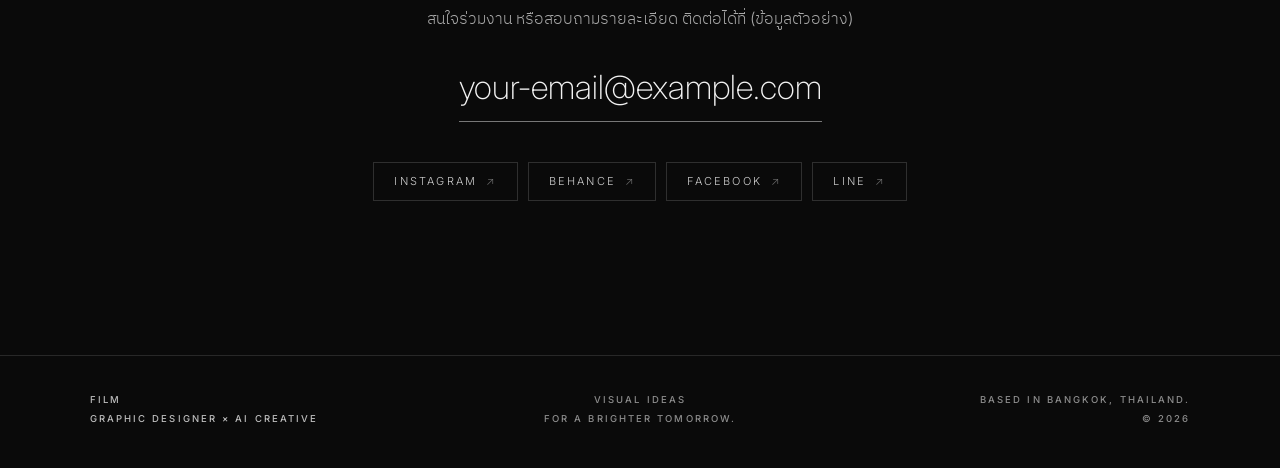
==== commit b8eb44e9: "Hero: head follows cursor (standing character, 15 head frames)" ====
--- a/index.html
+++ b/index.html
@@ -40,19 +40,16 @@
         <p class="hero-tag" data-bind="hero.tagline">GOOD IDEAS<br>TAKE TIME.</p>
       </div>
 
-      <p class="script" data-bind="hero.script">Same Person<br>Different<br>Dimension.</p>
-
-      <figure class="hero-character" aria-label="FILM character">
-        <div class="walker" id="walker" title="FILM">
-          <span class="walker-shadow" aria-hidden="true"></span>
-          <div class="walker-flip">
-            <div class="walker-body">
-              <img class="w-leg w-leg-l" src="images/character.webp" alt="" aria-hidden="true" data-bind-src="hero.character" />
-              <img class="w-leg w-leg-r" src="images/character.webp" alt="" aria-hidden="true" data-bind-src="hero.character" />
-              <img class="w-upper" src="images/character.webp" alt="FILM character" data-bind-src="hero.character" fetchpriority="high" />
-            </div>
+      <figure class="hero-character" id="headRig">
+        <div class="rig" role="img" aria-label="FILM character">
+          <div class="rig-head" aria-hidden="true">
+            <img class="hf on" data-f="c-m" src="images/head/c-m.webp" alt="" fetchpriority="high" />
           </div>
+          <img class="rig-body" src="images/head/body.webp" alt="" aria-hidden="true" fetchpriority="high" />
         </div>
+        <!-- CMS image: if hero.character is changed in Pages CMS, this static image is shown instead of the head-tracking rig -->
+        <img class="rig-custom" src="images/character.webp" alt="FILM character" data-bind-src="hero.character" />
+        <figcaption class="script" data-bind="hero.script">Same Person<br>Different<br>Dimension.</figcaption>
       </figure>
 
       <aside class="hero-side">
@@ -139,6 +136,6 @@
   </div>
 
   <script src="js/main.js"></script>
-  <script src="js/walk.js"></script>
+  <script src="js/head.js"></script>
 </body>
 </html>
--- a/css/style.css
+++ b/css/style.css
@@ -56,17 +56,21 @@
 @keyframes rise { from { opacity: 0; transform: translateY(30px); } to { opacity: 1; transform: none; } }
 @keyframes fade { from { opacity: 0; } to { opacity: 1; } }
 
-/* ---- walking character ---- */
-.walker .script { left: 90%; top: 21%; animation: none; opacity: 0; will-change: opacity; }
-.hero-character { position: absolute; z-index: 0; left: 14%; right: 20%; bottom: 6%; height: 84%; margin: 0; pointer-events: none; animation: fade 1.2s .3s both; }
-.walker { position: absolute; left: 0; bottom: 0; height: 100%; aspect-ratio: 615 / 1400; pointer-events: auto; will-change: transform; transform: translate3d(var(--x0, 0px), 0, 0); }
-.walker-flip, .walker-body { position: absolute; inset: 0; transform-origin: 50% 100%; will-change: transform; }
-.walker-body img { position: absolute; inset: 0; width: 100%; height: 100%; max-width: none; will-change: transform; }
-.w-upper { clip-path: inset(0 0 21% 0); filter: drop-shadow(0 30px 40px rgba(0,0,0,.6)); }
-.w-leg-l { clip-path: polygon(0 77%, 54.5% 77%, 54.5% 100%, 0 100%); transform-origin: 32% 77%; }
-.w-leg-r { clip-path: polygon(54.5% 77%, 100% 77%, 100% 100%, 54.5% 100%); transform-origin: 72% 77%; }
-.walker-shadow { position: absolute; left: 6%; right: 6%; bottom: -2%; height: 5%; border-radius: 50%; background: radial-gradient(ellipse at center, rgba(0,0,0,.9), rgba(0,0,0,.35) 45%, transparent 70%); transform-origin: 50% 50%; will-change: transform, opacity; }
-.script { position: absolute; z-index: 3; left: 60.5%; top: 29%; margin: 0; width: max-content; pointer-events: none; font-family: var(--script); font-size: clamp(24px, 2.4vw, 36px); line-height: 1.05; color: #e8e8e8; text-shadow: 0 2px 12px rgba(0,0,0,.8); transform: rotate(-16deg); transform-origin: left top; animation: fade 1.2s .6s both; }
+.hero-character { position: absolute; z-index: 2; left: 41%; bottom: 6%; height: 85.9%; margin: 0; animation: fade 1.2s .3s both; }
+.hero-character::after { content: ""; position: absolute; left: 10%; right: 5%; bottom: -1.5%; height: 5%; background: radial-gradient(ellipse at center, rgba(0,0,0,.85), transparent 70%); z-index: -1; }
+/* ---- head-tracking character (body + 15 head frames, see js/head.js) ---- */
+.rig { position: relative; height: 100%; aspect-ratio: 615 / 1432; transform-origin: 50% 100%; filter: drop-shadow(0 30px 40px rgba(0,0,0,.65)); animation: breathe 4.6s ease-in-out infinite; }
+.rig-body { position: absolute; left: 0; top: 40.223%; width: 100%; height: 59.777%; max-width: none; }
+.rig-head { position: absolute; left: 0; top: 0; width: 100%; height: 40.782%; z-index: 1; }
+.rig-head .hf { position: absolute; inset: 0; width: 100%; height: 100%; max-width: none; opacity: 0; transition: opacity .16s ease-out; }
+.rig-head .hf.on { opacity: 1; z-index: 2; }
+.rig-head .hf.prev { opacity: 1; z-index: 1; transition: none; }
+.rig-custom { display: none; height: 100%; width: auto; filter: drop-shadow(0 30px 40px rgba(0,0,0,.65)); }
+.hero-character.is-custom .rig { display: none; }
+.hero-character.is-custom .rig-custom { display: block; height: 97.8%; margin-top: 2.2%; }
+@keyframes breathe { 0%, 100% { transform: scale(1, 1); } 50% { transform: scale(1.004, 1.009); } }
+@media (prefers-reduced-motion: reduce) { .rig { animation: none; } .rig-head .hf { transition: none; } }
+.script { position: absolute; left: 100%; top: 24%; margin-left: -4%; width: max-content; font-family: var(--script); font-size: clamp(24px, 2.4vw, 36px); line-height: 1.05; color: #e8e8e8; transform: rotate(-16deg); transform-origin: left top; }
 .script::after { content: ""; display: block; width: 78%; height: 1px; margin-top: 6px; background: rgba(255,255,255,.6); transform: rotate(-3deg); }
 
 .hero-side { position: absolute; z-index: 3; right: var(--pad); top: 20%; width: 120px; color: #cfcfcf; display: flex; flex-direction: column; }
@@ -173,6 +177,7 @@
   .grid { grid-template-columns: repeat(3, 1fr); }
   .work-head { grid-template-columns: 1fr 1.4fr 1fr; }
   .view-all { grid-column: 3; justify-self: start; margin-bottom: 20px; }
+  .hero-character { left: 39%; }
 }
 @media (max-width: 860px) {
   .menu-btn { display: block; }
@@ -185,8 +190,8 @@
   .hero-title { font-size: clamp(64px, 19vw, 120px); }
   .hero-sub { font-size: clamp(30px, 9vw, 52px); }
   .hero-tag { margin-top: 22px; }
-  .hero-character { position: relative; left: auto; right: auto; bottom: auto; width: 100%; height: clamp(360px, 100vw, 520px); align-self: stretch; margin: 8px 0 0; }
-  .script { position: relative; left: auto; top: auto; align-self: flex-end; margin: -58px 0 0; transform: rotate(-9deg); transform-origin: right top; text-align: right; font-size: 25px; }
+  .hero-character { position: relative; left: auto; bottom: auto; height: clamp(430px, 118.7vw, 634px); align-self: flex-end; margin: -64px -6px 0 0; }
+  .script { top: 30%; left: auto; right: 100%; margin: 0 -14% 0 0; transform: rotate(-12deg); transform-origin: right top; text-align: right; font-size: 26px; }
   .script::after { margin-left: auto; }
   .hero-side { position: relative; right: auto; top: auto; width: 100%; flex-direction: row; flex-wrap: wrap; align-items: center; gap: 14px 22px; margin-top: 28px; padding-top: 22px; border-top: 1px solid var(--line); }
   .hero-side::before, .side-rule, .orbit { display: none; }
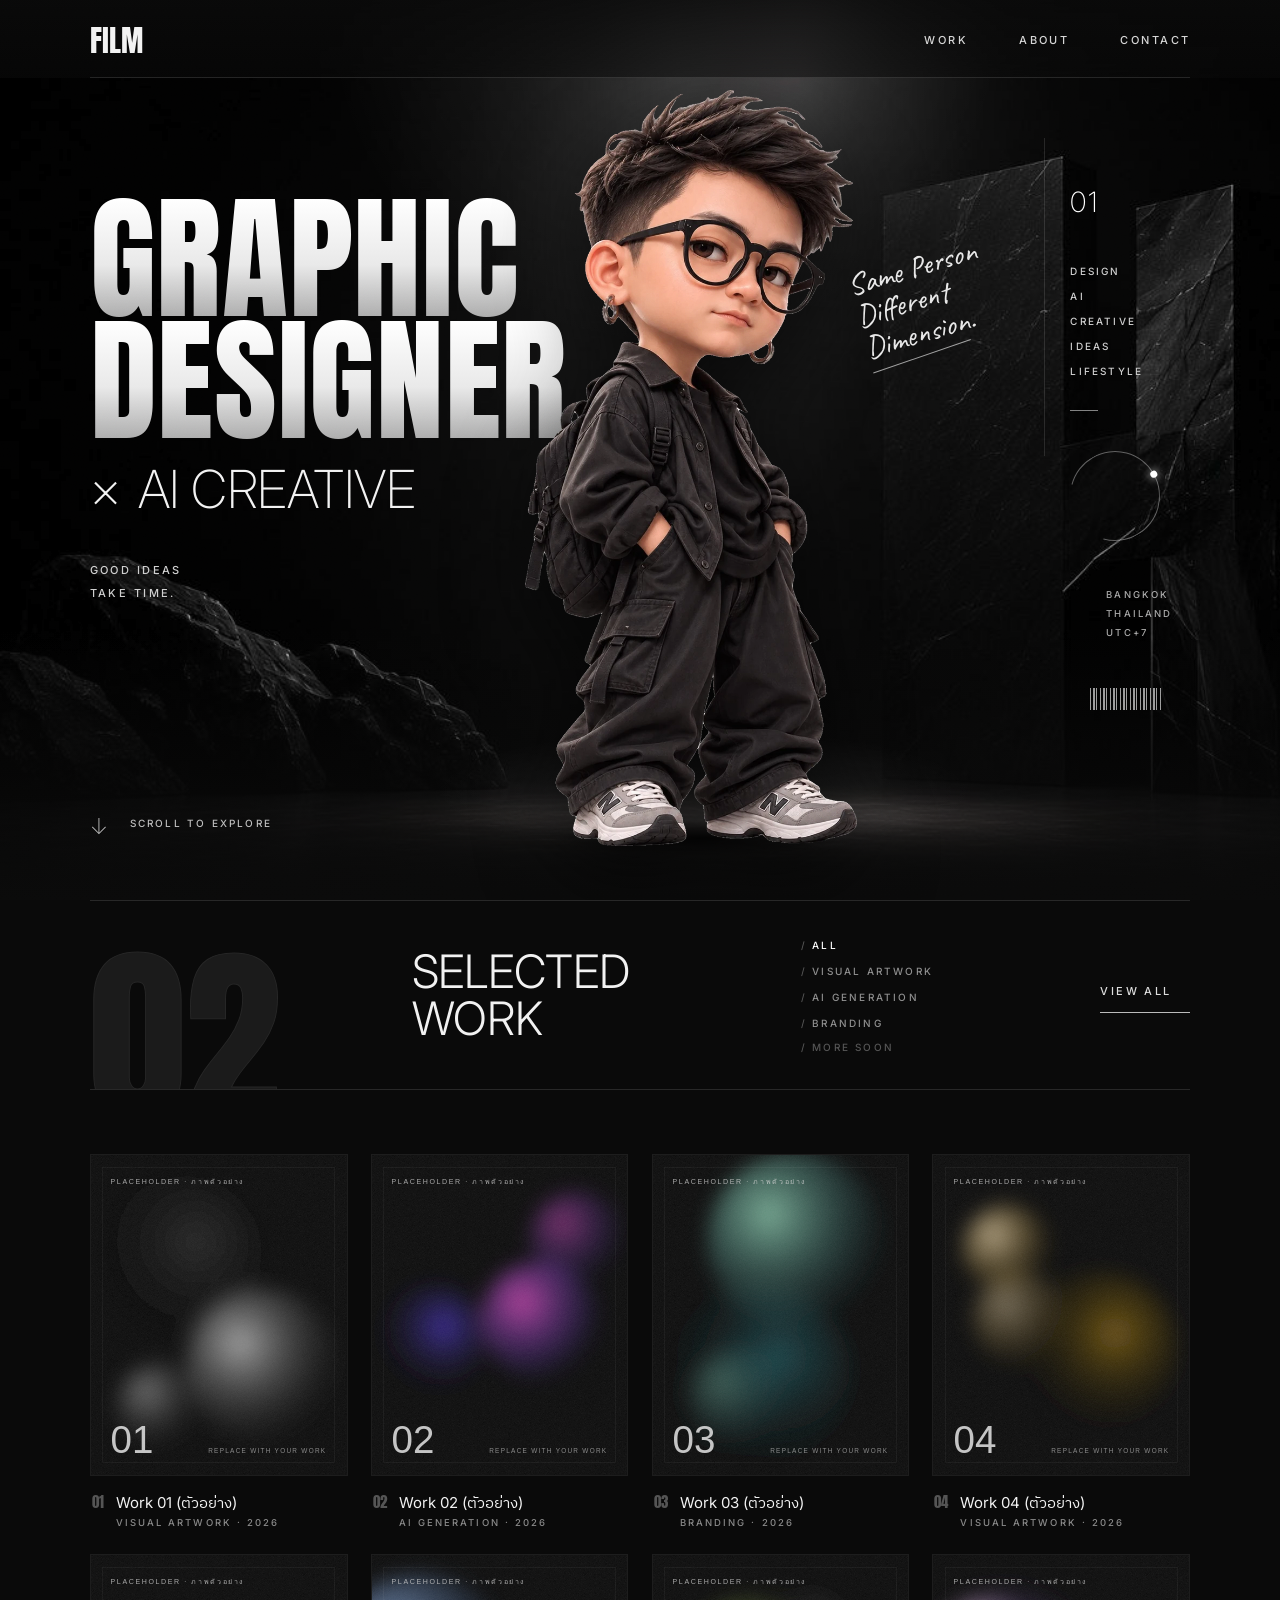
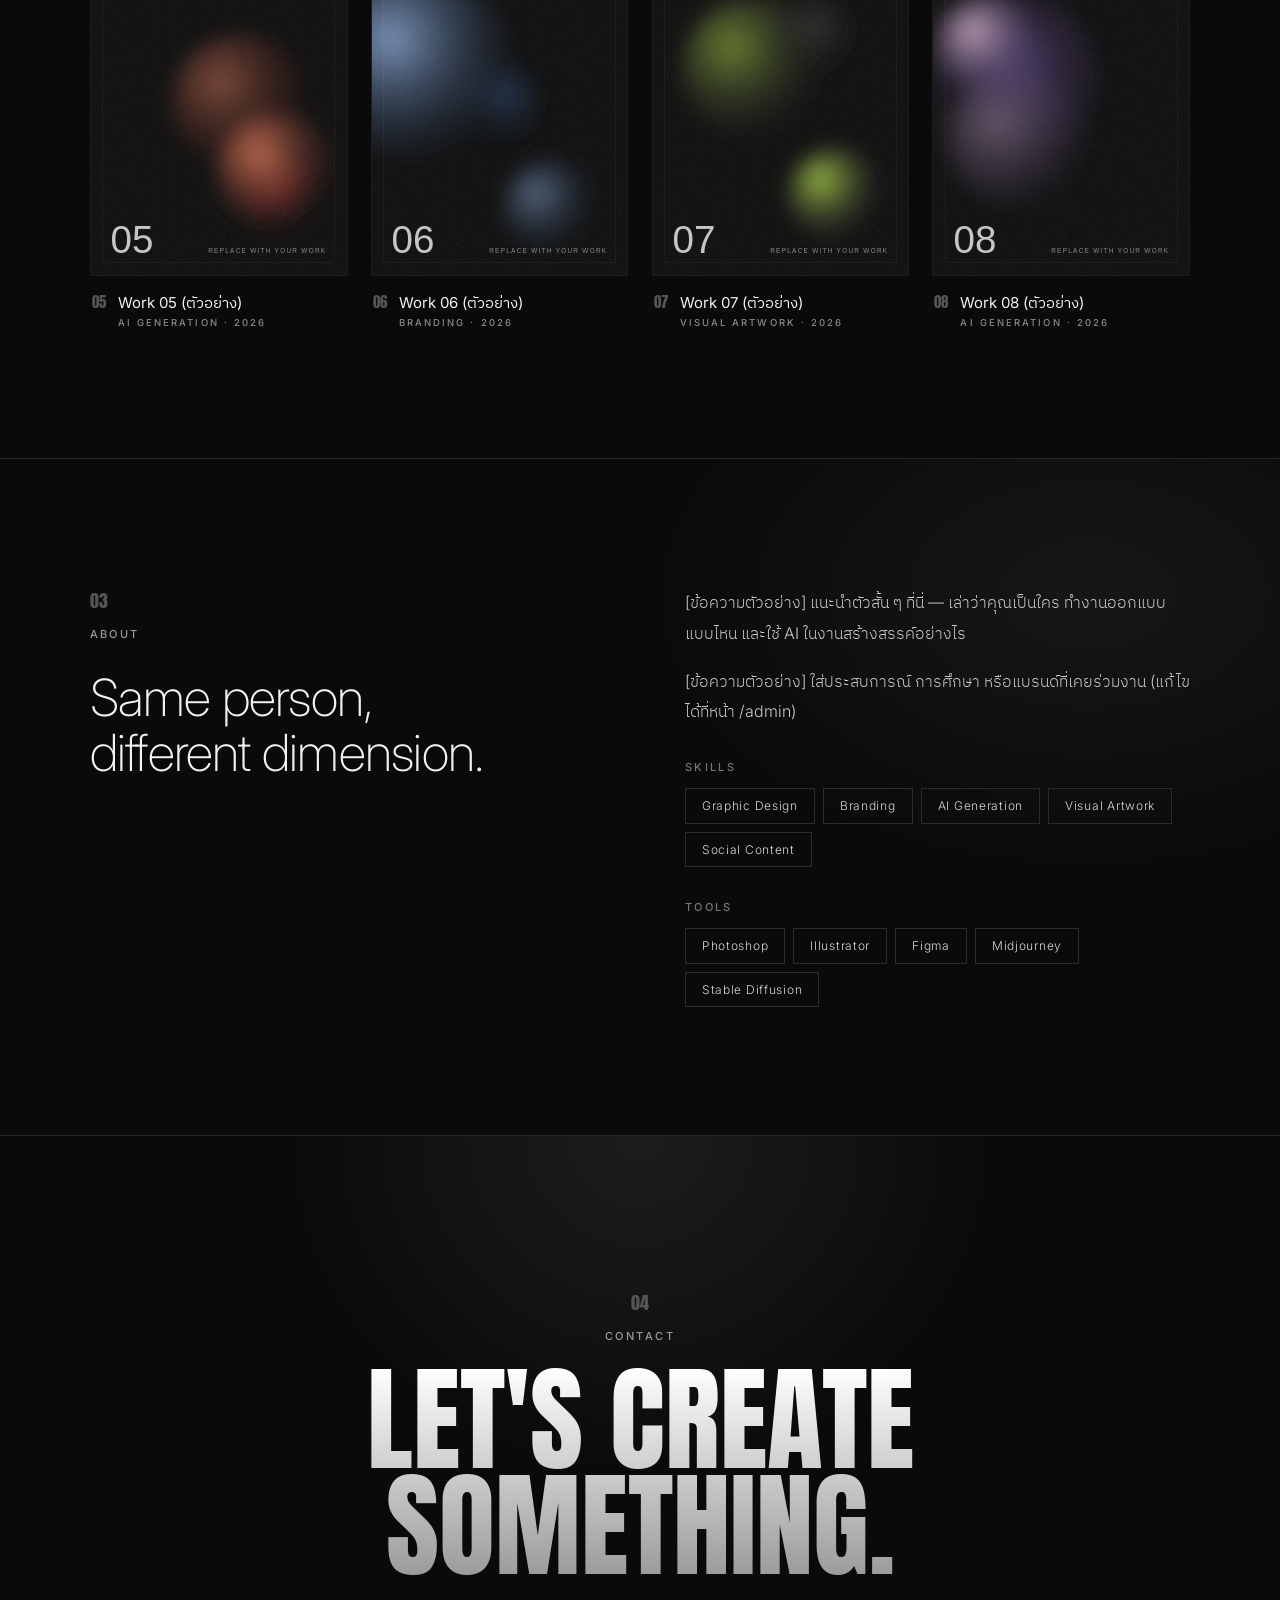
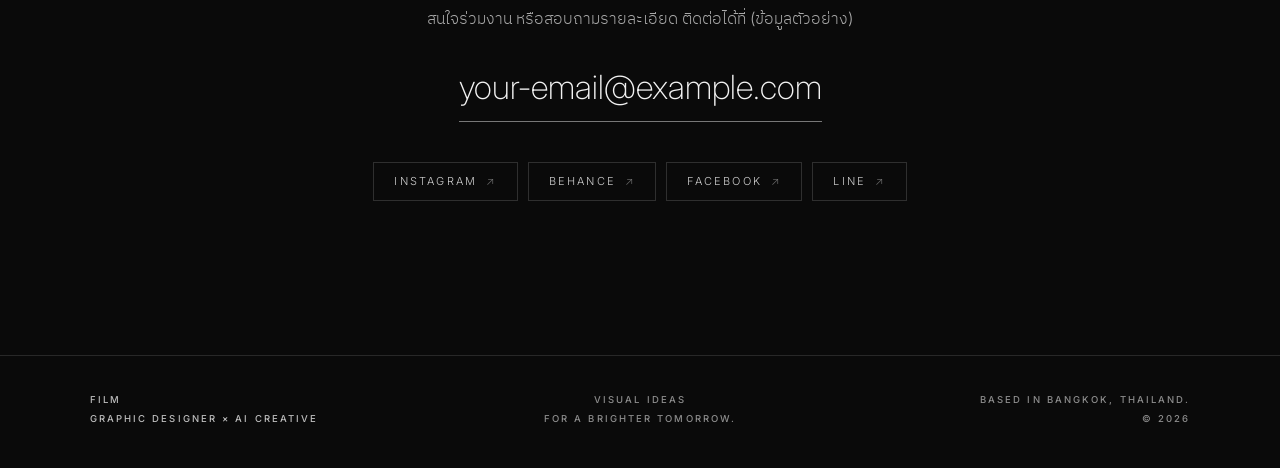
==== commit 52246d43: "Hero: back to static character (remove head tracking)" ====
--- a/index.html
+++ b/index.html
@@ -40,15 +40,8 @@
         <p class="hero-tag" data-bind="hero.tagline">GOOD IDEAS<br>TAKE TIME.</p>
       </div>
 
-      <figure class="hero-character" id="headRig">
-        <div class="rig" role="img" aria-label="FILM character">
-          <div class="rig-head" aria-hidden="true">
-            <img class="hf on" data-f="c-m" src="images/head/c-m.webp" alt="" fetchpriority="high" />
-          </div>
-          <img class="rig-body" src="images/head/body.webp" alt="" aria-hidden="true" fetchpriority="high" />
-        </div>
-        <!-- CMS image: if hero.character is changed in Pages CMS, this static image is shown instead of the head-tracking rig -->
-        <img class="rig-custom" src="images/character.webp" alt="FILM character" data-bind-src="hero.character" />
+      <figure class="hero-character">
+        <img src="images/character.webp" alt="FILM character" data-bind-src="hero.character" fetchpriority="high" />
         <figcaption class="script" data-bind="hero.script">Same Person<br>Different<br>Dimension.</figcaption>
       </figure>
 
@@ -136,6 +129,5 @@
   </div>
 
   <script src="js/main.js"></script>
-  <script src="js/head.js"></script>
 </body>
 </html>
--- a/css/style.css
+++ b/css/style.css
@@ -56,20 +56,9 @@
 @keyframes rise { from { opacity: 0; transform: translateY(30px); } to { opacity: 1; transform: none; } }
 @keyframes fade { from { opacity: 0; } to { opacity: 1; } }
 
-.hero-character { position: absolute; z-index: 2; left: 41%; bottom: 6%; height: 85.9%; margin: 0; animation: fade 1.2s .3s both; }
+.hero-character { position: absolute; z-index: 2; left: 41%; bottom: 6%; height: 84%; margin: 0; animation: fade 1.2s .3s both; }
+.hero-character img { height: 100%; width: auto; filter: drop-shadow(0 30px 40px rgba(0,0,0,.65)); }
 .hero-character::after { content: ""; position: absolute; left: 10%; right: 5%; bottom: -1.5%; height: 5%; background: radial-gradient(ellipse at center, rgba(0,0,0,.85), transparent 70%); z-index: -1; }
-/* ---- head-tracking character (body + 15 head frames, see js/head.js) ---- */
-.rig { position: relative; height: 100%; aspect-ratio: 615 / 1432; transform-origin: 50% 100%; filter: drop-shadow(0 30px 40px rgba(0,0,0,.65)); animation: breathe 4.6s ease-in-out infinite; }
-.rig-body { position: absolute; left: 0; top: 40.223%; width: 100%; height: 59.777%; max-width: none; }
-.rig-head { position: absolute; left: 0; top: 0; width: 100%; height: 40.782%; z-index: 1; }
-.rig-head .hf { position: absolute; inset: 0; width: 100%; height: 100%; max-width: none; opacity: 0; transition: opacity .16s ease-out; }
-.rig-head .hf.on { opacity: 1; z-index: 2; }
-.rig-head .hf.prev { opacity: 1; z-index: 1; transition: none; }
-.rig-custom { display: none; height: 100%; width: auto; filter: drop-shadow(0 30px 40px rgba(0,0,0,.65)); }
-.hero-character.is-custom .rig { display: none; }
-.hero-character.is-custom .rig-custom { display: block; height: 97.8%; margin-top: 2.2%; }
-@keyframes breathe { 0%, 100% { transform: scale(1, 1); } 50% { transform: scale(1.004, 1.009); } }
-@media (prefers-reduced-motion: reduce) { .rig { animation: none; } .rig-head .hf { transition: none; } }
 .script { position: absolute; left: 100%; top: 24%; margin-left: -4%; width: max-content; font-family: var(--script); font-size: clamp(24px, 2.4vw, 36px); line-height: 1.05; color: #e8e8e8; transform: rotate(-16deg); transform-origin: left top; }
 .script::after { content: ""; display: block; width: 78%; height: 1px; margin-top: 6px; background: rgba(255,255,255,.6); transform: rotate(-3deg); }
 
@@ -190,7 +179,7 @@
   .hero-title { font-size: clamp(64px, 19vw, 120px); }
   .hero-sub { font-size: clamp(30px, 9vw, 52px); }
   .hero-tag { margin-top: 22px; }
-  .hero-character { position: relative; left: auto; bottom: auto; height: clamp(430px, 118.7vw, 634px); align-self: flex-end; margin: -64px -6px 0 0; }
+  .hero-character { position: relative; left: auto; bottom: auto; height: clamp(420px, 116vw, 620px); align-self: flex-end; margin: -64px -6px 0 0; }
   .script { top: 30%; left: auto; right: 100%; margin: 0 -14% 0 0; transform: rotate(-12deg); transform-origin: right top; text-align: right; font-size: 26px; }
   .script::after { margin-left: auto; }
   .hero-side { position: relative; right: auto; top: auto; width: 100%; flex-direction: row; flex-wrap: wrap; align-items: center; gap: 14px 22px; margin-top: 28px; padding-top: 22px; border-top: 1px solid var(--line); }
